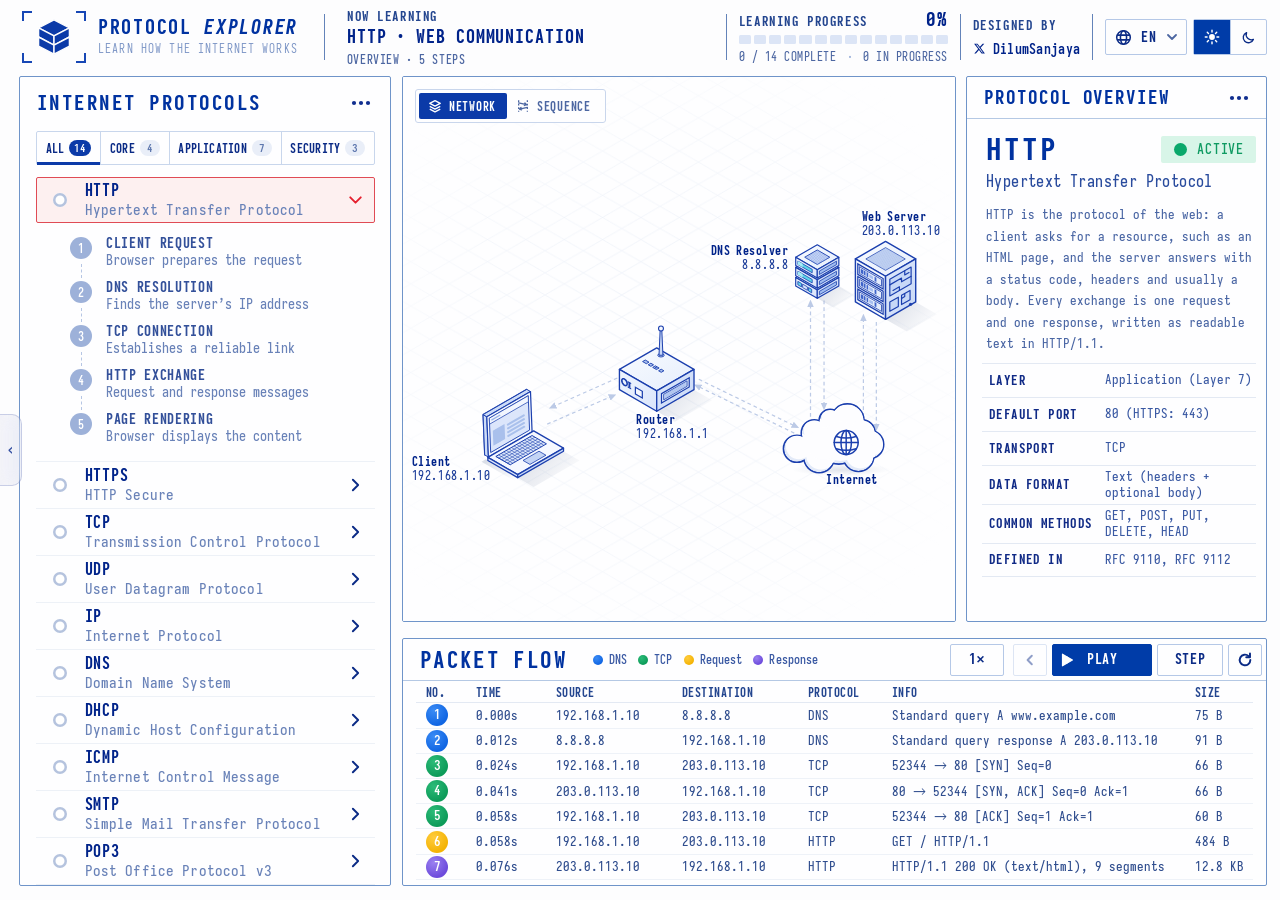
==== apps/protocol-explorer/index.html @ 914f838f "更新笔记：16 篇 · 71 个文件 · 2026-11-04 13:58" ====
<!doctype html>
<html lang="en">
  <head>
    <meta charset="UTF-8" />
    <meta http-equiv="Content-Security-Policy" content="default-src 'self'; script-src 'self' 'sha256-4J6qRxUH3EE6EttPQcVNF3iYSz+NRqcAwKdQbCjQK5w='; style-src 'self' 'unsafe-inline'; img-src 'self' data:; font-src 'self'; connect-src 'self'; manifest-src 'self'; object-src 'none'; base-uri 'self'; form-action 'none'" />
    <meta name="viewport" content="width=device-width, initial-scale=1.0, viewport-fit=cover" />
    <title>Protocol Explorer · Learn how the internet works</title>
    <meta
      name="description"
      content="Watch the internet work, packet by packet. Interactive lessons on HTTP, HTTPS, TCP, UDP, IP, DNS, DHCP, ICMP, SMTP, POP3, IMAP, FTP, SSH and TLS, with every packet decoded byte by byte. In English, Spanish, Portuguese, French, German, Turkish, Indonesian, Japanese, Chinese (Simplified and Traditional), Korean, Hindi, Arabic and Hebrew."
    />
    <meta name="author" content="Dilum Sanjaya" />
    <meta name="color-scheme" content="light dark" />
    <meta name="theme-color" content="#fdfdfe" media="(prefers-color-scheme: light)" />
    <meta name="theme-color" content="#0b1020" media="(prefers-color-scheme: dark)" />
    <link rel="canonical" href="https://protocol-explorer-alpha.vercel.app/" />
    <link rel="icon" href="./favicon.ico" sizes="16x16 32x32 48x48" />
    <link rel="icon" href="./favicon.svg" type="image/svg+xml" />
    <link rel="apple-touch-icon" href="./apple-touch-icon.png" />
    <link rel="manifest" href="./site.webmanifest" />

    <!-- sharing: the card is public/og.png (drawn by scripts/brand-assets.mjs) -->
    <meta property="og:type" content="website" />
    <meta property="og:site_name" content="Protocol Explorer" />
    <meta property="og:title" content="Protocol Explorer · Learn how the internet works" />
    <meta property="og:description" content="Watch the internet work, packet by packet: interactive lessons from DNS and TCP to TLS, with every packet decoded byte by byte." />
    <meta property="og:url" content="https://protocol-explorer-alpha.vercel.app/" />
    <meta property="og:image" content="https://protocol-explorer-alpha.vercel.app/og.png" />
    <meta property="og:image:type" content="image/png" />
    <meta property="og:image:width" content="1200" />
    <meta property="og:image:height" content="630" />
    <meta property="og:image:alt" content="Protocol Explorer: a network diagram with a TLS Server Hello packet travelling from the internet to a laptop's router." />
    <meta property="og:locale" content="en_US" />
    <meta property="og:locale:alternate" content="es_ES" />
    <meta property="og:locale:alternate" content="pt_BR" />
    <meta property="og:locale:alternate" content="fr_FR" />
    <meta property="og:locale:alternate" content="de_DE" />
    <meta property="og:locale:alternate" content="tr_TR" />
    <meta property="og:locale:alternate" content="id_ID" />
    <meta property="og:locale:alternate" content="ja_JP" />
    <meta property="og:locale:alternate" content="zh_CN" />
    <meta property="og:locale:alternate" content="zh_TW" />
    <meta property="og:locale:alternate" content="ko_KR" />
    <meta property="og:locale:alternate" content="hi_IN" />
    <meta property="og:locale:alternate" content="ar_AR" />
    <meta property="og:locale:alternate" content="he_IL" />
    <meta name="twitter:card" content="summary_large_image" />
    <meta name="twitter:creator" content="@DilumSanjaya" />
    <meta name="twitter:title" content="Protocol Explorer · Learn how the internet works" />
    <meta name="twitter:description" content="Watch the internet work, packet by packet: interactive lessons from DNS and TCP to TLS, with every packet decoded byte by byte." />
    <meta name="twitter:image" content="https://protocol-explorer-alpha.vercel.app/og.png" />
    <meta name="twitter:image:alt" content="Protocol Explorer: a network diagram with a TLS Server Hello packet travelling from the internet to a laptop's router." />
    <script type="application/ld+json">
      {
        "@context": "https://schema.org",
        "@type": "WebApplication",
        "name": "Protocol Explorer",
        "url": "https://protocol-explorer-alpha.vercel.app/",
        "description": "Interactive lessons on how internet protocols work, with every packet decoded byte by byte.",
        "applicationCategory": "EducationalApplication",
        "operatingSystem": "Any",
        "inLanguage": ["en", "es", "pt-BR", "fr", "de", "tr", "id", "ja", "zh-CN", "zh-TW", "ko", "hi", "ar", "he"],
        "isAccessibleForFree": true,
        "offers": { "@type": "Offer", "price": "0", "priceCurrency": "USD" },
        "author": { "@type": "Person", "name": "Dilum Sanjaya", "url": "https://x.com/DilumSanjaya" }
      }
    </script>

    <script>
      // the theme, before anything is drawn: the one chosen last time, or the system's
      try {
        const saved = localStorage.getItem('protocol-explorer:theme')
        const dark = saved ? saved === 'dark' : matchMedia('(prefers-color-scheme: dark)').matches
        document.documentElement.dataset.theme = dark ? 'dark' : 'light'
        if (saved) for (const meta of document.querySelectorAll('meta[name="theme-color"]')) meta.content = dark ? '#0b1020' : '#fdfdfe'
      } catch {
        document.documentElement.dataset.theme = 'light'
      }
    </script>
    <script type="module" crossorigin src="./assets/index-4NePqLyW.js"></script>
    <link rel="stylesheet" crossorigin href="./assets/index-D7FMEo1m.css">
  </head>
  <body>
    <div id="app"></div>
    <noscript>
      <p style="margin: 40px; font: 16px/1.5 ui-monospace, monospace; color: #00238a">
        Protocol Explorer animates packets as they travel the network, so it needs JavaScript. Please turn it on to start the lessons.
      </p>
    </noscript>

    <!-- 博客整合：返回入口。原站 CSP 为 script-src 'self' + 单一 hash，
         引外部脚本会被拦，所以这里只用内联样式 + 普通链接。
         位置贴着屏幕左边缘（实测侧栏列表从 x=31 起），固定在页面任意角落都会压住
         协议列表项或包表数据，只有这条 22px 的边缘带是真正空白。 -->
    <a class="pe-back" href="../../index.html" aria-label="返回博客首页" title="返回博客">&lsaquo;</a>
    <style>
      .pe-back {
        position: fixed; left: 0; top: 50%; transform: translateY(-50%);
        z-index: 9999;
        display: flex; align-items: center; justify-content: center;
        width: 22px; height: 72px;
        border-radius: 0 10px 10px 0;
        font: 700 15px/1 ui-monospace, SFMono-Regular, Menlo, Consolas, monospace;
        text-decoration: none;
        color: #00238a; background: rgba(0, 35, 138, .05);
        border: 1px solid rgba(0, 35, 138, .22); border-left: 0;
        -webkit-backdrop-filter: blur(8px); backdrop-filter: blur(8px);
        opacity: .8; transition: opacity .18s, width .18s;
      }
      .pe-back:hover, .pe-back:focus-visible {
        opacity: 1; width: 32px;
        background: rgba(0, 35, 138, .12);
      }
      html[data-theme="dark"] .pe-back {
        color: #cfe0ff; background: rgba(232, 238, 255, .09);
        border-color: rgba(232, 238, 255, .26);
      }
      html[data-theme="dark"] .pe-back:hover,
      html[data-theme="dark"] .pe-back:focus-visible { background: rgba(232, 238, 255, .2); }
      @media (max-width: 700px) {
        .pe-back { width: 18px; height: 56px; font-size: 13px; }
        .pe-back:hover, .pe-back:focus-visible { width: 26px; }
      }
      @media (prefers-reduced-motion: reduce) { .pe-back { transition: none; } }

      /* file:// 直接双击本文件时：浏览器会以 CORS 为由拦掉 ES module，#app 永远是空的。
         用 :empty 兜底一句人话（挂载成功后有子节点，这段自动消失）。
         延迟 1.6s 才淡入，正常加载时不会闪。 */
      #app:empty::after {
        content: "Protocol Explorer 需要 HTTP 环境\A\A 浏览器不允许 file:// 页面加载 ES module。\A 请在博客根目录执行：python -m http.server 8080\A 然后访问 http://127.0.0.1:8080/apps/protocol-explorer/";
        position: fixed; inset: 0;
        display: flex; align-items: center; justify-content: center;
        padding: 40px; box-sizing: border-box;
        text-align: center; white-space: pre-line;
        font: 400 14px/2 ui-monospace, SFMono-Regular, Menlo, Consolas, monospace;
        color: #00238a; background: #fdfdfe;
        opacity: 0; animation: pe-fallback 0.3s ease 1.6s forwards;
      }
      html[data-theme="dark"] #app:empty::after { color: #9db0d8; background: #0b1020; }
      @keyframes pe-fallback { to { opacity: 1; } }
      @media (prefers-reduced-motion: reduce) {
        #app:empty::after { animation: none; opacity: 1; }
      }
    </style>
  </body>
</html>
---- apps/protocol-explorer/assets/index-D7FMEo1m.css ----
@font-face{font-family:Iosevka;font-style:normal;font-display:swap;font-weight:400;src:url(./iosevka-400-DnzhOSIo.woff2) format("woff2")}@font-face{font-family:Iosevka;font-style:normal;font-display:swap;font-weight:500;src:url(./iosevka-500-C4FA_zML.woff2) format("woff2")}@font-face{font-family:Iosevka;font-style:normal;font-display:swap;font-weight:600;src:url(./iosevka-600-Dj5n5yBL.woff2) format("woff2")}@font-face{font-family:Iosevka;font-style:normal;font-display:swap;font-weight:700;src:url(./iosevka-700-BxdwZZnN.woff2) format("woff2")}@font-face{font-family:Iosevka;font-style:normal;font-display:swap;font-weight:800;src:url(./iosevka-800-Ctjohn3a.woff2) format("woff2")}@font-face{font-family:Iosevka;font-style:italic;font-display:swap;font-weight:800;src:url(./iosevka-800-italic-D0Mo0HIB.woff2) format("woff2")}:root{--k-on-amber: #0b2b86;--k-accent-00a86b: #00a86b;--k-accent-0a78f5: #0a78f5;--k-accent-0a7c88: #0a7c88;--k-accent-0b3aa8: #0b3aa8;--k-accent-0c8a58: #0c8a58;--k-accent-0e95a3: #0e95a3;--k-accent-12a56b: #12a56b;--k-accent-1f5fe0: #1f5fe0;--k-accent-1f6fe8: #1f6fe8;--k-accent-5d6f95: #5d6f95;--k-accent-7656e0: #7656e0;--k-accent-8495b2: #8495b2;--k-accent-a26f00: #a26f00;--k-accent-a7b3cb: #a7b3cb;--k-accent-e19b00: #e19b00;--k-accent-f2ac0a: #f2ac0a;--k-accent-f8b900: #f8b900;--k-fill-003ca8: #003ca8;--k-fill-06a86c: #06a86c;--k-fill-0aa86b: #0aa86b;--k-fill-0b3aa8: #0b3aa8;--k-fill-0b8b98: #0b8b98;--k-fill-0d9b59: #0d9b59;--k-fill-0e95a3: #0e95a3;--k-fill-1166e3: #1166e3;--k-fill-12a56b: #12a56b;--k-fill-24479f: #24479f;--k-fill-2bbb78: #2bbb78;--k-fill-2f55c2: #2f55c2;--k-fill-3a8bf5: #3a8bf5;--k-fill-3cc3cf: #3cc3cf;--k-fill-3d63c9: #3d63c9;--k-fill-3f74d6: #3f74d6;--k-fill-546588: #546588;--k-fill-5ed6ea: #5ed6ea;--k-fill-6383b9: #6383b9;--k-fill-6d4bdc: #6d4bdc;--k-fill-8797b8: #8797b8;--k-fill-9a80f0: #9a80f0;--k-fill-9db1d9: #9db1d9;--k-fill-9fbcf0: #9fbcf0;--k-fill-a6eef6: #a6eef6;--k-fill-a7bff0: #a7bff0;--k-fill-a9c0ec: #a9c0ec;--k-fill-a9c0ee: #a9c0ee;--k-fill-a9c4fa: #a9c4fa;--k-fill-c3d4f5: #c3d4f5;--k-fill-c4d5f6: #c4d5f6;--k-fill-c7d7f6: #c7d7f6;--k-fill-c7d8f7: #c7d8f7;--k-fill-c9d8f4: #c9d8f4;--k-fill-c9d8f6: #c9d8f6;--k-fill-cddcf8: #cddcf8;--k-fill-d0def8: #d0def8;--k-fill-d7e3fa: #d7e3fa;--k-fill-d8f5e8: #d8f5e8;--k-fill-dae5fb: #dae5fb;--k-fill-dce5f6: #dce5f6;--k-fill-dce6fb: #dce6fb;--k-fill-dce7fb: #dce7fb;--k-fill-dfe8fb: #dfe8fb;--k-fill-dfe8fc: #dfe8fc;--k-fill-e0eafc: #e0eafc;--k-fill-e2ebfc: #e2ebfc;--k-fill-e3eaf8: #e3eaf8;--k-fill-e3ebfc: #e3ebfc;--k-fill-e5edfc: #e5edfc;--k-fill-e6eefc: #e6eefc;--k-fill-e8eefc: #e8eefc;--k-fill-e8effd: #e8effd;--k-fill-e9eef8: #e9eef8;--k-fill-eef3fc: #eef3fc;--k-fill-eef3fe: #eef3fe;--k-fill-eff5ff: #eff5ff;--k-fill-effafa: #effafa;--k-fill-f1f5fd: #f1f5fd;--k-fill-f2ac0a: #f2ac0a;--k-fill-f2f6fe: #f2f6fe;--k-fill-f3f6fd: #f3f6fd;--k-fill-f4b305: #f4b305;--k-fill-f4f7fd: #f4f7fd;--k-fill-f4f7fe: #f4f7fe;--k-fill-f4f8ff: #f4f8ff;--k-fill-f5f8fe: #f5f8fe;--k-fill-f5f8ff: #f5f8ff;--k-fill-f8b905: #f8b905;--k-fill-f8faff: #f8faff;--k-fill-f8fbff: #f8fbff;--k-fill-fbfcff: #fbfcff;--k-fill-fdf0f0: #fdf0f0;--k-fill-fdf4dc: #fdf4dc;--k-fill-fdfdfe: #fdfdfe;--k-fill-fdfdff: #fdfdff;--k-fill-fefeff: #fefeff;--k-fill-fefeff-a92: rgba(254, 254, 255, .92);--k-fill-ffcc3d: #ffcc3d;--k-fill-ffffff: #ffffff;--k-line-003ca8: #003ca8;--k-line-0a9a62: #0a9a62;--k-line-0aa86b: #0aa86b;--k-line-0b2b86: #0b2b86;--k-line-0b3aa8: #0b3aa8;--k-line-0b3aa8-a12: rgba(11, 58, 168, .12);--k-line-0e95a3: #0e95a3;--k-line-12a56b: #12a56b;--k-line-1747b5: #1747b5;--k-line-1b3fae: #1b3fae;--k-line-1f5fe0-a12: rgba(31, 95, 224, .12);--k-line-1f5fe0-a35: rgba(31, 95, 224, .35);--k-line-5d6f95: #5d6f95;--k-line-6f94c9: #6f94c9;--k-line-7d9be0: #7d9be0;--k-line-8ea9e2: #8ea9e2;--k-line-9db5e6: #9db5e6;--k-line-9db5e8: #9db5e8;--k-line-9fb3db: #9fb3db;--k-line-a9c0ec: #a9c0ec;--k-line-b4c8e4: #b4c8e4;--k-line-b5c3de: #b5c3de;--k-line-b5c8e7: #b5c8e7;--k-line-b6c6e4: #b6c6e4;--k-line-bccae6: #bccae6;--k-line-c3d2ec: #c3d2ec;--k-line-c4d1ea: #c4d1ea;--k-line-c8d6ec: #c8d6ec;--k-line-c9d4ea: #c9d4ea;--k-line-c9d6ec: #c9d6ec;--k-line-c9d8f6: #c9d8f6;--k-line-d6404c: #d6404c;--k-line-dbe4f5: #dbe4f5;--k-line-dfe7f4: #dfe7f4;--k-line-e04b55: #e04b55;--k-line-e09a00: #e09a00;--k-line-e2e9f5: #e2e9f5;--k-line-e3e9f3: #e3e9f3;--k-line-e4eaf5: #e4eaf5;--k-line-edf1f7: #edf1f7;--k-line-eef2f8: #eef2f8;--k-line-ffffff: #ffffff;--k-shadow-8d9ab3: #8d9ab3;--k-text-00238a: #00238a;--k-text-0032a0: #0032a0;--k-text-0a6f7a: #0a6f7a;--k-text-0a7c88: #0a7c88;--k-text-0a9a62: #0a9a62;--k-text-0b2b86: #0b2b86;--k-text-0b3aa8: #0b3aa8;--k-text-0c8a58: #0c8a58;--k-text-0f9a62: #0f9a62;--k-text-102a86: #102a86;--k-text-102e8f: #102e8f;--k-text-1d3e9a: #1d3e9a;--k-text-23458f: #23458f;--k-text-2a4c9e: #2a4c9e;--k-text-2f4d8e: #2f4d8e;--k-text-33509a: #33509a;--k-text-3a59a3: #3a59a3;--k-text-4a66a4: #4a66a4;--k-text-4d67a2: #4d67a2;--k-text-5a73a8: #5a73a8;--k-text-5d77ae: #5d77ae;--k-text-6982b8: #6982b8;--k-text-6d80a8: #6d80a8;--k-text-7c90bb: #7c90bb;--k-text-7d96c6: #7d96c6;--k-text-8a9cc4: #8a9cc4;--k-text-8aa0cc: #8aa0cc;--k-text-8fa2c9: #8fa2c9;--k-text-95a6c9: #95a6c9;--k-text-9aabcf: #9aabcf;--k-text-9fb3db: #9fb3db;--k-text-a07a12: #a07a12;--k-text-a26f00: #a26f00;--k-text-a7b3cb: #a7b3cb;--k-text-b9c6e1: #b9c6e1;--k-text-c3cde3: #c3cde3;--k-text-e5202f: #e5202f;--k-text-ffffff: #ffffff}:root[data-theme=dark]{color-scheme:dark;--k-accent-00a86b: #00ef98;--k-accent-0a78f5: #0a78f5;--k-accent-0a7c88: #0fb9cb;--k-accent-0b3aa8: #6f97f5;--k-accent-0c8a58: #12cc82;--k-accent-0e95a3: #14d1e5;--k-accent-12a56b: #19e595;--k-accent-1f5fe0: #1f5fe0;--k-accent-1f6fe8: #1f6fe8;--k-accent-5d6f95: #5d6f95;--k-accent-7656e0: #7656e0;--k-accent-8495b2: #8495b2;--k-accent-a26f00: #e9a000;--k-accent-a7b3cb: #a7b3cb;--k-accent-e19b00: #e19b00;--k-accent-f2ac0a: #f2ac0a;--k-accent-f8b900: #f8b900;--k-fill-003ca8: #0041b7;--k-fill-06a86c: #07b775;--k-fill-0aa86b: #0bb674;--k-fill-0b3aa8: #0c3fb6;--k-fill-0b8b98: #0c98a6;--k-fill-0d9b59: #0ea961;--k-fill-0e95a3: #0fa2b1;--k-fill-1166e3: #166dee;--k-fill-12a56b: #14b374;--k-fill-24479f: #274dab;--k-fill-2bbb78: #2ec780;--k-fill-2f55c2: #335bce;--k-fill-3a8bf5: #4994f6;--k-fill-3cc3cf: #48c7d2;--k-fill-3d63c9: #496dcc;--k-fill-3f74d6: #4c7dd9;--k-fill-546588: #818ca1;--k-fill-5ed6ea: #6cd9ec;--k-fill-6383b9: #576a8b;--k-fill-6d4bdc: #7758de;--k-fill-8797b8: #515a6e;--k-fill-9a80f0: #a58ef2;--k-fill-9db1d9: #323e56;--k-fill-9fbcf0: #acc5f2;--k-fill-a6eef6: #b5f3f9;--k-fill-a7bff0: #b4c9f2;--k-fill-a9c0ec: #2c4473;--k-fill-a9c0ee: #b6c9f1;--k-fill-a9c4fa: #9bb8f6;--k-fill-c3d4f5: #1d2f51;--k-fill-c4d5f6: #1d2e4f;--k-fill-c7d7f6: #1c2d4d;--k-fill-c7d8f7: #1c2d4c;--k-fill-c9d8f4: #1c2d4d;--k-fill-c9d8f6: #1b2c4c;--k-fill-cddcf8: #1a2a48;--k-fill-d0def8: #192945;--k-fill-d7e3fa: #17253f;--k-fill-d8f5e8: #18422f;--k-fill-dae5fb: #16233c;--k-fill-dce5f6: #17243e;--k-fill-dce6fb: #15223b;--k-fill-dce7fb: #15233b;--k-fill-dfe8fb: #152039;--k-fill-dfe8fc: #142038;--k-fill-e0eafc: #142138;--k-fill-e2ebfc: #142036;--k-fill-e3eaf8: #142038;--k-fill-e3ebfc: #131e35;--k-fill-e5edfc: #131e34;--k-fill-e6eefc: #131f33;--k-fill-e8eefc: #121c32;--k-fill-e8effd: #121c31;--k-fill-e9eef8: #141e33;--k-fill-eef3fc: #111b2e;--k-fill-eef3fe: #10192c;--k-fill-eff5ff: #101a2b;--k-fill-effafa: #122e2e;--k-fill-f1f5fd: #10192b;--k-fill-f2ac0a: #f5b216;--k-fill-f2f6fe: #0f182a;--k-fill-f3f6fd: #0f172a;--k-fill-f4b305: #faba0e;--k-fill-f4f7fd: #0f1829;--k-fill-f4f7fe: #0f1628;--k-fill-f4f8ff: #0e1727;--k-fill-f5f8fe: #0e1727;--k-fill-f5f8ff: #0e1527;--k-fill-f8b905: #fabe12;--k-fill-f8faff: #0d1425;--k-fill-f8fbff: #0d1725;--k-fill-fbfcff: #0e1422;--k-fill-fdf0f0: #251620;--k-fill-fdf4dc: #3a3015;--k-fill-fdfdfe: #0b1020;--k-fill-fdfdff: #0d1320;--k-fill-fefeff: #0f1628;--k-fill-fefeff-a92: rgba(13, 18, 32, .92);--k-fill-ffcc3d: #ffd04c;--k-fill-ffffff: #131c33;--k-line-003ca8: #6c99ea;--k-line-0a9a62: #6deaba;--k-line-0aa86b: #6aeab8;--k-line-0b2b86: #7292eb;--k-line-0b3aa8: #6990ea;--k-line-0b3aa8-a12: rgba(105, 144, 234, .12);--k-line-0e95a3: #6adeea;--k-line-12a56b: #68e9b7;--k-line-1747b5: #638be9;--k-line-1b3fae: #6585e7;--k-line-1f5fe0-a12: rgba(45, 74, 134, .12);--k-line-1f5fe0-a35: rgba(45, 74, 134, .35);--k-line-5d6f95: #8a98b6;--k-line-6f94c9: #3c649f;--k-line-7d9be0: #3d62b7;--k-line-8ea9e2: #283d69;--k-line-9db5e6: #253961;--k-line-9db5e8: #253860;--k-line-9fb3db: #263b65;--k-line-a9c0ec: #2c4473;--k-line-b4c8e4: #223959;--k-line-b5c3de: #273757;--k-line-b5c8e7: #213657;--k-line-b6c6e4: #213458;--k-line-bccae6: #203255;--k-line-c3d2ec: #1e3050;--k-line-c4d1ea: #1e2f50;--k-line-c8d6ec: #1d304e;--k-line-c9d4ea: #1e2e4d;--k-line-c9d6ec: #1d2f4d;--k-line-c9d8f6: #1c2b49;--k-line-d6404c: #923138;--k-line-dbe4f5: #192742;--k-line-dfe7f4: #192841;--k-line-e04b55: #e2626b;--k-line-e09a00: #e8bd5e;--k-line-e2e9f5: #182740;--k-line-e3e9f3: #1a283e;--k-line-e4eaf5: #18263f;--k-line-edf1f7: #192538;--k-line-eef2f8: #172438;--k-line-ffffff: #212121;--k-shadow-8d9ab3: #000000;--k-text-00238a: #b7c6f3;--k-text-0032a0: #afc4f2;--k-text-0a6f7a: #b9eef4;--k-text-0a7c88: #b4edf3;--k-text-0a9a62: #aef2d7;--k-text-0b2b86: #b5c5f3;--k-text-0b3aa8: #a8bef1;--k-text-0c8a58: #b3f3d9;--k-text-0f9a62: #acf1d6;--k-text-102a86: #b3c1f3;--k-text-102e8f: #b0bff2;--k-text-1d3e9a: #a9bbef;--k-text-23458f: #aec2eb;--k-text-2a4c9e: #a8bbe8;--k-text-2f4d8e: #b0c1e5;--k-text-33509a: #abbbe3;--k-text-3a59a3: #a8b8e0;--k-text-4a66a4: #a9b7d8;--k-text-4d67a2: #aab7d6;--k-text-5a73a8: #acb8d3;--k-text-5d77ae: #a6b4d2;--k-text-6982b8: #99aacf;--k-text-6d80a8: #a6b2ca;--k-text-7c90bb: #91a2c6;--k-text-7d96c6: #859cc9;--k-text-8a9cc4: #8597c1;--k-text-8aa0cc: #7b93c5;--k-text-8fa2c9: #7e94c1;--k-text-95a6c9: #7d92bd;--k-text-9aabcf: #748cbd;--k-text-9fb3db: #6182c4;--k-text-a07a12: #f1dea9;--k-text-a26f00: #f2ddaf;--k-text-a7b3cb: #7a8cb1;--k-text-b9c6e1: #b9c6e1;--k-text-c3cde3: #c3cde3;--k-text-e5202f: #df9ea3;--k-text-ffffff: #ffffff}:root{--ink: var(--k-text-0032a0);--ink-strong: var(--k-text-00238a);--ink-soft: var(--k-text-5a73a8);--ink-muted: var(--k-text-7d96c6);--line: var(--k-line-6f94c9);--line-soft: var(--k-line-e3e9f3);--line-mid: var(--k-line-c8d6ec);--bg: var(--k-fill-fdfdfe);--panel: var(--k-fill-fefeff);--green: var(--k-accent-00a86b);--amber: var(--k-accent-f8b900);--blue: var(--k-accent-0a78f5);--grey: var(--k-accent-8495b2);--active: var(--k-accent-1f5fe0);--ease-out: cubic-bezier(.16, 1, .3, 1);--ease-in: cubic-bezier(.5, 0, .75, 0);font-family:Iosevka,ui-monospace,monospace;color:var(--ink);background:var(--bg);-webkit-font-smoothing:antialiased;font-synthesis:none}[lang|=ja]{font-family:Iosevka,Hiragino Sans,Hiragino Kaku Gothic ProN,Yu Gothic UI,Yu Gothic,Meiryo,Noto Sans JP,Noto Sans CJK JP,IPAGothic,sans-serif;font-synthesis:weight}[lang|=zh]{font-family:Iosevka,PingFang SC,Hiragino Sans GB,Microsoft YaHei UI,Microsoft YaHei,Noto Sans SC,Noto Sans CJK SC,Source Han Sans SC,WenQuanYi Zen Hei,sans-serif;font-synthesis:weight}[lang=zh-TW],[lang|=zh-Hant]{font-family:Iosevka,PingFang TC,Microsoft JhengHei UI,Microsoft JhengHei,Noto Sans TC,Noto Sans CJK TC,Source Han Sans TC,WenQuanYi Zen Hei,sans-serif}[lang|=ko]{font-family:Iosevka,Apple SD Gothic Neo,Malgun Gothic,Noto Sans KR,Noto Sans CJK KR,Nanum Gothic,WenQuanYi Zen Hei,sans-serif;font-synthesis:weight;word-break:keep-all;overflow-wrap:break-word}[lang|=hi]{font-family:Iosevka,Kohinoor Devanagari,Nirmala UI,Mangal,Noto Sans Devanagari,FreeSans,sans-serif;font-synthesis:weight}[lang|=ar]{font-family:Iosevka,Geeza Pro,Segoe UI,Noto Sans Arabic,Tahoma,DejaVu Sans,sans-serif;font-synthesis:weight}[lang|=he]{font-family:Iosevka,Arial Hebrew,Segoe UI,Noto Sans Hebrew,Arial,DejaVu Sans,sans-serif;font-synthesis:weight}[lang|=ar],[lang|=ar] *,[lang|=hi],[lang|=hi] *{letter-spacing:0!important}.network,.sequence,.ins-bar,.hx-row,.brand-text h1{direction:ltr}[dir=rtl] .now-dots i:after,[dir=rtl] .learning-seg i{transform-origin:right}[dir=rtl] .lang-menu{transform-origin:top left}[dir=rtl] .ins-layer h4{background:linear-gradient(270deg,color-mix(in srgb,var(--c) 9%,transparent),transparent 80%)}[dir=rtl] .proto-chev svg,[dir=rtl] .back-btn svg,[dir=rtl] [data-action=prev] svg{transform:scaleX(-1)}[dir=rtl] .proto.is-open .proto-chev{transform:rotate(-90deg)}*{box-sizing:border-box}html,body{margin:0;height:100%}body{background:var(--bg);overflow:hidden}button,input{font:inherit;color:inherit}button{background:none;border:0;padding:0;cursor:pointer}h1,h2,h3,p,ul,ol,dl,dd{margin:0;padding:0}ul,ol{list-style:none}[hidden]{display:none!important}.shell{width:100%;height:100vh;display:grid;grid-template-rows:76px minmax(0,1fr);grid-template-columns:minmax(0,1fr);padding-block:0 14px;padding-inline:19px 13px}.topbar{display:flex;align-items:center;padding-bottom:2px}.brand{display:flex;align-items:center;flex:none}.logo-frame{position:relative;width:64px;height:52px;margin-inline-start:3px;display:grid;place-items:center;color:var(--k-text-0b3aa8)}.logo-frame .corner{position:absolute;width:10px;height:10px;border:0 solid var(--k-line-1747b5)}.corner.tl{left:0;top:0;border-width:2px 0 0 2px}.corner.tr{right:0;top:0;border-width:2px 2px 0 0}.corner.bl{left:0;bottom:0;border-width:0 0 2px 2px}.corner.br{right:0;bottom:0;border-width:0 2px 2px 0}.logo-cube{width:38px;height:38px}.brand-text{margin-inline-start:16px}.brand-text h1{font-size:27px;line-height:30px;font-weight:800;letter-spacing:.085em;color:var(--ink);white-space:nowrap}.brand-text h1 em{font-style:italic;margin-inline-start:.05em}.brand-text p{font-size:14px;line-height:18px;font-weight:400;letter-spacing:.13em;color:var(--ink-muted);white-space:nowrap}.topbar-tools{display:flex;align-items:center;margin-inline-start:auto}.now-label,.osi-label,.learning-label{font-size:13px;font-weight:800;letter-spacing:.045em;color:var(--k-text-23458f)}.now{width:300px}:root[data-layout=wide] .now{width:auto;min-width:300px;max-width:400px;flex-shrink:0}:root[data-layout=wide] .learning{min-width:0}.now-title{margin-top:2px;font-size:18px;line-height:21px;font-weight:800;letter-spacing:.05em;color:var(--ink-strong);white-space:nowrap}.now-name{display:inline-block}.now-title{overflow:hidden;text-overflow:ellipsis}.now-progress{display:flex;align-items:center;gap:10px;min-width:0;margin-top:5px}.now-dots{display:flex;flex:0 100 auto;gap:4px;min-width:calc(var(--dots, 6) * 10px - 4px)}.now-dots i{position:relative;flex:0 1 auto;width:18px;min-width:6px;height:5px;border-radius:3px;background:var(--k-fill-dce5f6);overflow:hidden}.now-dots i:after{content:"";position:absolute;inset:0;background:var(--k-fill-0aa86b);transform:scaleX(0);transform-origin:left;transition:transform .5s var(--ease-out),background-color .3s}.now-dots i.is-done:after{transform:none}.now-dots i.is-active:after{transform:none;background:linear-gradient(90deg,var(--active) 0 35%,var(--k-fill-a9c4fa) 50%,var(--active) 65%) 0 0 / 300% 100%;animation:pending-sheen 1.6s linear infinite}@keyframes pending-sheen{0%{background-position:100% 0}to{background-position:0 0}}.now-step{flex:0 1 auto;min-width:0;overflow:hidden;text-overflow:ellipsis;font-size:12px;line-height:14px;font-weight:600;letter-spacing:.05em;color:var(--k-text-4d67a2);white-space:nowrap}.osi{width:212px}.osi-head{display:flex;justify-content:space-between;align-items:baseline}.osi-name{font-size:12px;font-weight:800;letter-spacing:.06em;color:var(--k-text-0b3aa8)}.osi-chips{position:relative;display:flex;gap:4px;margin-top:7px}.osi-marker{position:absolute;top:0;left:0;width:0;height:22px;border-radius:2px;background:var(--k-fill-003ca8)}.osi-marker.is-ready{transition:left .55s var(--ease-out),width .55s var(--ease-out)}.osi-chips span{position:relative;transition:color .3s,border-color .3s;flex:1;height:22px;display:grid;place-items:center;border:1px solid var(--k-line-c8d6ec);border-radius:2px;font-size:12px;font-weight:700;color:var(--k-text-7d96c6)}.osi-chips .is-active{border-color:transparent;color:var(--k-text-ffffff)}.learning{width:296px}.learning-head{display:flex;justify-content:space-between;align-items:baseline}.learning-value{font-size:19px;line-height:20px;font-weight:800;letter-spacing:.04em;color:var(--ink-strong)}.learning-bars{display:flex;gap:3px;height:9px;margin-top:5px}.learning-seg{flex:1;border-radius:1.5px;background:var(--k-fill-dce5f6);overflow:hidden}.learning-seg i{display:block;width:0;height:100%;background:var(--k-fill-0b3aa8);transform-origin:left;animation:seg-fill .7s var(--ease-out) both;animation-delay:calc(var(--i) * 45ms + .25s);transition:width .6s var(--ease-out),background-color .3s}@keyframes seg-fill{0%{transform:scaleX(0)}}.learning-seg.partial i{background:var(--k-fill-3f74d6)}.learning-sub{margin-top:6px;font-size:12px;line-height:14px;font-weight:500;letter-spacing:.04em;color:var(--k-text-4d67a2);white-space:nowrap}.learning-sub .dot{margin:0 4px;color:var(--k-text-9fb3db)}.learning-value,.learning-done,.learning-active{display:inline-block}.topbar-sep{width:1px;height:46px;margin-block:0;margin-inline:26px 22px;background:var(--k-fill-6383b9)}.topbar-tools .topbar-sep{margin:0 17px}.credit{display:flex;flex-direction:column;gap:6px;text-decoration:none}.credit-label{font-size:13px;font-weight:800;letter-spacing:.045em;color:var(--k-text-23458f)}.credit-name{display:inline-flex;align-items:center;gap:7px;font-size:14px;line-height:18px;font-weight:700;letter-spacing:.02em;color:var(--ink-strong);transition:color .2s}.credit-x{flex:none;color:var(--ink-strong);transition:transform .25s var(--ease-out)}.credit:hover .credit-name{color:var(--active);text-decoration:underline;text-underline-offset:3px}.credit:hover .credit-x{transform:rotate(-8deg) scale(1.1)}.menu-btn{display:inline-flex;align-items:center;gap:7px;height:36px;padding:0 9px;border:1px solid var(--k-line-b5c8e7);border-radius:2px;font-size:13.5px;font-weight:800;letter-spacing:.06em;color:var(--k-text-0b2b86)}.menu-btn svg:last-child{margin-inline-start:2px;color:var(--k-text-4d67a2);transition:transform .25s var(--ease-out)}.menu-btn:hover{background:var(--k-fill-f3f6fd)}.menu-btn[aria-expanded=true] svg:last-child{transform:rotate(180deg)}.lang-code{display:inline-block;min-width:1.4em}.lang{position:relative}.lang.is-loading .menu-btn{cursor:progress;opacity:.6}.lang-menu{position:absolute;top:calc(100% + 6px);inset-inline-end:0;z-index:70;display:flex;flex-direction:column;min-width:176px;padding:4px;border:1px solid var(--k-line-b5c8e7);border-radius:3px;background:var(--panel);box-shadow:0 12px 32px color-mix(in srgb,var(--k-shadow-8d9ab3) 28%,transparent);transform-origin:top right;animation:menu-in .2s var(--ease-out)}@keyframes menu-in{0%{opacity:0;transform:translateY(-4px) scale(.97)}}.lang-menu button{display:flex;align-items:center;justify-content:space-between;gap:18px;height:36px;padding-block:0;padding-inline:12px 10px;border-radius:2px;font-size:14px;font-weight:700;letter-spacing:.02em;color:var(--k-text-0b2b86);text-align:start;white-space:nowrap}.lang-menu button b{font-size:11.5px;font-weight:800;letter-spacing:.06em;color:var(--k-text-7d96c6)}.lang-menu button:hover,.lang-menu button:focus-visible{background:var(--k-fill-f3f6fd);outline:none}.lang-menu button[aria-checked=true],.lang-menu button[aria-checked=true] b{color:var(--active)}.lang-menu button[aria-checked=true] span:before{content:"✓ "}.theme-toggle{display:flex;height:36px;margin-inline-start:10px;border:1px solid var(--k-line-b5c8e7);border-radius:2px}.theme-toggle button{display:grid;place-items:center;width:36px;color:var(--k-text-0b2b86)}.theme-toggle button+button{border-inline-start:1px solid var(--k-line-b5c8e7)}.theme-toggle .is-active{background:var(--k-fill-003ca8);color:var(--k-text-ffffff)}.workspace{display:grid;grid-template-columns:455px minmax(0,1fr) 332px;grid-template-rows:minmax(0,1fr) 248px;column-gap:11px;row-gap:16px;min-height:0}.workspace>.sidebar{grid-row:1 / 3;column-gap:0}.workspace>.packets{grid-column:2 / 4}.workspace>.overview{margin-inline-start:-1px}.panel{position:relative;background:var(--panel);border:1px solid var(--line);border-radius:2px;min-height:0;overflow:hidden}.panel-head{display:flex;justify-content:space-between;align-items:flex-start}.panel-head.bar{height:42px;align-items:center;padding-block:0;padding-inline:17px 14px;border-bottom:1px solid var(--k-line-b4c8e4)}.panel-title{font-size:26px;line-height:32px;font-weight:800;letter-spacing:.08em;color:var(--ink);white-space:nowrap}.panel-title.sm{font-size:22.5px;line-height:28px;letter-spacing:.06em}.panel-head.bar .panel-title{min-width:0;margin-inline-end:10px;overflow:hidden;text-overflow:ellipsis}.more{display:grid;place-items:center;width:26px;height:20px;color:var(--k-text-102e8f);fill:currentColor}.sidebar{display:flex;flex-direction:column;padding-block:10px 0;padding-inline:16px 15px}.sidebar .panel-head{align-items:center;padding-inline-start:1px}.sidebar .more{margin-inline-end:1px}.tabs{display:flex;height:34px;margin-top:12px;border:1px solid var(--line-mid);border-radius:2px}.tab{position:relative;flex:1 1 auto;display:inline-flex;align-items:center;justify-content:center;gap:7px;padding:0 8px;font-size:13px;font-weight:800;letter-spacing:.04em;color:var(--k-text-0b2b86);border-inline-start:1px solid var(--line-mid)}.tab:first-child{border-inline-start:0}.tab:hover{background:var(--k-fill-f5f8fe)}.tab{transition:background-color .2s}.tabs{position:relative}.tab-indicator{position:absolute;bottom:-1px;left:0;width:0;height:3px;background:var(--k-fill-0b3aa8)}.tabs.is-ready .tab-indicator{transition:left .42s var(--ease-out),width .42s var(--ease-out)}.tab-count{min-width:20px;padding:0 5px;border-radius:8px;background:var(--k-fill-e9eef8);font-size:11px;line-height:16px;font-weight:700;letter-spacing:0;color:var(--k-text-5d77ae)}.tab-count{transition:background-color .3s,color .3s}.tab.is-active .tab-count{background:var(--k-fill-0b3aa8);color:var(--k-text-ffffff)}.proto-list{flex:1;min-height:0;margin-block:12px 0;margin-inline:0 -10px;padding-block:0 12px;padding-inline:0 10px;overflow-y:auto;scrollbar-width:thin;scrollbar-color:var(--k-line-c3d2ec) transparent;position:relative;overflow-anchor:none}.proto{border-bottom:1px solid var(--k-line-edf1f7)}.proto-ghost{position:absolute;margin:0;pointer-events:none}.proto-ghost *,.proto-ghost *:after{animation:none!important;transition:none!important}.proto-row{display:flex;align-items:center;width:100%;text-align:start;height:46px;padding-block:0;padding-inline:15.5px 14px;border:1.5px solid transparent;border-radius:2px;transition:border-color .25s,background-color .25s}.proto-row:hover{transition-duration:.12s}.proto-row:focus-visible{outline:2px solid var(--k-line-6f94c9);outline-offset:2px}.proto.has-lesson .proto-row{cursor:pointer}.proto.has-lesson:not(.is-active) .proto-row:hover{background-color:var(--k-fill-f4f7fd)}.proto:not(.has-lesson) .proto-chev{color:var(--k-text-b9c6e1)}.proto.is-active .proto-row{border-color:var(--k-line-e04b55);background-color:var(--k-fill-fdf0f0)}.proto.is-active .proto-chev{color:var(--k-text-e5202f)}.proto.is-open .proto-chev{transform:rotate(90deg)}.status-dot{width:14px;height:14px;border-radius:50%;flex:none}.status-dot.done{background:var(--k-fill-06a86c)}.status-dot.progress{background:var(--k-fill-f8b905)}.status-dot.new{background:var(--k-fill-ffffff);box-shadow:inset 0 0 0 2.5px var(--k-line-b5c3de)}.status-dot{transition:background-color .35s,box-shadow .35s}.status-dot.is-changed{animation:dot-pop .5s var(--ease-out)}@keyframes dot-pop{40%{transform:scale(1.35)}}.proto-text{display:flex;flex-direction:column;margin-inline-start:24px;flex:1}.proto-name{font-size:16px;line-height:19px;font-weight:800;color:var(--ink-strong);letter-spacing:.05em}.proto-full{font-size:14.6px;line-height:18px;font-weight:500;color:var(--k-text-6982b8);letter-spacing:.01em;white-space:nowrap;overflow:hidden;text-overflow:ellipsis}.proto-text{min-width:0}.proto-chev{color:var(--k-text-0b2b86);display:grid;place-items:center;transition:transform .35s var(--ease-out),color .3s}.steps-wrap{display:grid;grid-template-rows:0fr;visibility:hidden;transition:grid-template-rows .44s cubic-bezier(.4,0,.2,1),visibility 0s linear .44s}.proto.is-open .steps-wrap{grid-template-rows:1fr;visibility:visible;transition:grid-template-rows .44s cubic-bezier(.4,0,.2,1),visibility 0s}.steps-clip{min-height:0;overflow:hidden}.steps{padding-block:14px 4px;padding-inline:34px 8px;transition:opacity .18s}.proto:not(.is-open) .steps{opacity:0}.step{position:relative;padding-bottom:12px}.proto.is-open .step{animation:step-in .38s var(--ease-out) backwards;animation-delay:calc(.12s + var(--i) * 45ms)}@keyframes step-in{0%{opacity:0;transform:translateY(-6px)}}.proto.instant .step,.proto.instant .step *,.proto.instant .step:after,.proto.instant .step *:after{transition:none!important;animation:none!important}.step:not(:last-child):before{content:"";position:absolute;inset-inline-start:10.5px;top:27px;bottom:3px;border-inline-start:1.5px dashed var(--k-line-b6c6e4)}.step-btn{display:flex;align-items:flex-start;width:100%;text-align:start}.step-btn:focus-visible{outline:2px solid var(--k-line-6f94c9);outline-offset:3px;border-radius:2px}.step-num{flex:none;width:22px;height:22px;border-radius:50%;display:grid;place-items:center;background:var(--k-fill-9db1d9);color:var(--k-text-ffffff);font-size:12px;font-weight:700;position:relative;transition:background-color .3s ease var(--delay, 0s),box-shadow .3s ease var(--delay, 0s)}.step-num>span{transition:scale .25s var(--ease-in) var(--delay, 0s),opacity .2s ease var(--delay, 0s)}.step-num svg{position:absolute;inset:0;margin:auto}.step-num svg path{stroke-dasharray:1;stroke-dashoffset:1;transition:stroke-dashoffset .35s var(--ease-out) calc(var(--delay, 0s) + .12s)}.step-num:after{content:"";position:absolute;inset:-5px;border-radius:50%;border:2px solid transparent;border-top-color:var(--active);border-right-color:var(--k-line-1f5fe0-a35);opacity:0;scale:.6;transition:opacity .25s ease var(--delay, 0s),scale .4s var(--ease-out) var(--delay, 0s)}.step.is-active .step-num{background:var(--active);box-shadow:0 0 0 3px var(--k-line-1f5fe0-a12)}.step.is-active .step-num:after{opacity:1;scale:1;animation:step-spin .9s linear infinite}@keyframes step-spin{to{rotate:360deg}}.step.is-done .step-num{background:var(--k-fill-0aa86b);animation:step-pop .42s var(--ease-out) var(--delay, 0s) both}.step.is-done .step-num>span{scale:.3;opacity:0}.step.is-done .step-num svg path{stroke-dashoffset:0}@keyframes step-pop{40%{scale:1.2}}.step:not(:last-child):after{content:"";position:absolute;inset-inline-start:10.5px;top:27px;bottom:3px;border-inline-start:1.5px solid var(--k-line-0aa86b);transform:scaleY(0);transform-origin:top;transition:transform .45s var(--ease-out) calc(var(--delay, 0s) + .1s)}.step.is-done:not(:last-child):after{transform:none}.step-btn:hover .step-num{box-shadow:0 0 0 4px var(--k-line-0b3aa8-a12)}.step-text{display:flex;flex-direction:column;margin-inline-start:14px;margin-top:-2px}.step-title{font-size:13.5px;line-height:17px;font-weight:800;letter-spacing:.05em;color:var(--k-text-33509a)}.step-desc{font-size:13.5px;line-height:17px;font-weight:500;color:var(--k-text-6982b8)}.step-title,.step-desc{transition:color .3s ease var(--delay, 0s)}.step.is-active .step-title,.step.is-done .step-title{color:var(--ink-strong)}.step.is-active .step-desc{color:var(--k-text-4a66a4)}.step-btn:hover .step-title{color:var(--k-text-0b3aa8)}.simulation .network{position:absolute;inset:0;width:100%;height:100%;display:block}.view-switch{position:absolute;top:12px;inset-inline-start:12px;z-index:3;display:flex;padding:3px;border:1px solid var(--k-line-c9d6ec);border-radius:3px;background:var(--k-fill-fefeff-a92)}.view-switch button{position:relative;z-index:1;display:inline-flex;align-items:center;gap:7px;height:26px;padding-block:0;padding-inline:9px 11px;font-size:12px;font-weight:800;letter-spacing:.06em;color:var(--k-text-4d67a2);transition:color .3s}.view-switch button.is-active{color:var(--k-text-ffffff)}.view-indicator{position:absolute;top:3px;bottom:3px;border-radius:2px;background:var(--k-fill-0b3aa8)}.view-indicator.is-ready{transition:left .4s var(--ease-out),width .4s var(--ease-out)}.sequence{position:absolute;inset:0;z-index:2;display:flex;flex-direction:column;padding-top:50px;background:var(--panel);opacity:0;visibility:hidden;transition:opacity .3s,visibility 0s linear .3s}.simulation.is-sequence .sequence{opacity:1;visibility:visible;transition:opacity .3s,visibility 0s}.seq-head{position:relative;flex:none;height:46px;overflow:hidden;border-bottom:1px solid var(--k-line-dfe7f4)}.seq-head-track{position:relative;height:100%}.seq-who{position:absolute;top:2px;transform:translate(-50%);display:flex;flex-direction:column;align-items:center;width:max-content;text-align:center}.seq-who i{white-space:nowrap}.seq-who b{font-size:13.5px;line-height:18px;font-weight:800;letter-spacing:.04em;color:var(--ink-strong)}.seq-who i{font-style:normal;font-size:12px;line-height:16px;font-weight:500;color:var(--k-text-4d67a2)}.seq-scroll{position:relative;flex:1;min-height:0;overflow-y:auto;overflow-x:auto;scrollbar-width:thin;scrollbar-color:var(--k-line-c3d2ec) transparent}.seq-svg{display:block}.seq-life{stroke:var(--k-line-c4d1ea);stroke-width:1.5;stroke-dasharray:5 5}.seq-step-line{stroke:var(--k-line-e2e9f5);stroke-width:1}.seq-step-text{font-size:10.5px;font-weight:800;letter-spacing:.07em;fill:var(--k-text-9aabcf);dominant-baseline:central;transition:fill .3s;paint-order:stroke;stroke:var(--panel);stroke-width:4px;stroke-linejoin:round}.seq-step.is-active .seq-step-text{fill:var(--active)}.seq-step.is-active .seq-step-line{stroke:var(--k-line-c9d8f6)}.seq-arrow{--c: var(--k-accent-5d6f95);--ct: var(--c);opacity:0}.seq-arrow.is-shown{opacity:1}.seq-arrow.c-blue{--c: var(--k-accent-1f6fe8)}.seq-arrow.c-green{--c: var(--k-accent-12a56b);--ct: var(--k-text-0c8a58)}.seq-arrow.c-amber{--c: var(--k-accent-f2ac0a);--ct: var(--k-text-a26f00)}.seq-arrow.c-violet{--c: var(--k-accent-7656e0)}.seq-arrow.c-teal{--c: var(--k-accent-0e95a3);--ct: var(--k-text-0a7c88)}.seq-arrow.c-slate{--c: var(--k-accent-5d6f95)}.seq-line{stroke:var(--c);stroke-width:1.8;transition:stroke-width .3s}.seq-arrow.is-lost .seq-line{stroke-dasharray:5 4}.seq-tip{fill:var(--c)}.seq-cross{stroke:var(--k-line-d6404c);stroke-width:2.6;stroke-linecap:round}.seq-dot{fill:var(--c)}.seq-time{font-size:11px;font-weight:600;fill:var(--k-text-8fa2c9);text-anchor:end;dominant-baseline:central;transition:fill .3s;paint-order:stroke;stroke:var(--panel);stroke-width:4px;stroke-linejoin:round}.seq-label-bg{fill:var(--panel);transition:fill .3s}.seq-label-text{font-size:11.5px;font-weight:800;letter-spacing:.05em;fill:var(--ct);transition:fill .3s}.seq-lock{fill:none;stroke:var(--ct);stroke-width:1.3;transition:stroke .3s}.seq-arrow.is-current .seq-line{stroke-width:2.8}.seq-arrow.is-current .seq-label-bg{fill:var(--c)}.seq-arrow.is-current .seq-label-text{fill:var(--k-text-ffffff)}.seq-arrow.is-current .seq-lock{stroke:var(--k-line-ffffff)}.seq-arrow.c-amber.is-current .seq-label-text{fill:var(--k-on-amber)}.seq-arrow.c-amber.is-current .seq-lock{stroke:var(--k-line-0b2b86)}.seq-arrow.is-current .seq-time{fill:var(--active)}.seq-note{--c: var(--k-accent-0b3aa8);opacity:0}.seq-note.is-shown{opacity:1}.seq-note.tone-green{--c: var(--k-accent-0c8a58)}.seq-note.tone-amber{--c: var(--k-accent-a26f00)}.seq-note.tone-teal{--c: var(--k-accent-0a7c88)}.seq-note-dot{fill:var(--c)}.seq-note-bg{fill:var(--k-fill-ffffff);stroke:var(--c);stroke-width:1.2}.seq-note-text{font-size:11px;font-weight:800;letter-spacing:.06em;fill:var(--c);dominant-baseline:central}.seq-break-band{fill:var(--panel)}.seq-wave{fill:none;stroke:var(--k-line-c4d1ea);stroke-width:1.3}.seq-break-bg{fill:var(--k-fill-eef3fc);stroke:var(--k-line-c9d6ec)}.seq-break-text{font-size:11px;font-weight:700;letter-spacing:.05em;fill:var(--k-text-4d67a2);dominant-baseline:central}.network.is-booting .node,.network.is-booting .lanes{opacity:0}.network .lane{fill:none;stroke:var(--k-line-bccae6);stroke-width:2;stroke-dasharray:6 5;transition:stroke .35s,stroke-width .35s}.network .lane.is-active{stroke-width:2.4;animation:lane-flow .55s linear infinite}@keyframes lane-flow{to{stroke-dashoffset:-11}}.network .packet-label{font-size:12.5px;font-weight:800;letter-spacing:.06em;fill:var(--k-text-ffffff)}.network .packet-tag.amber .packet-label{fill:var(--k-on-amber)}.network .packet-body{fill:var(--k-fill-ffffff);stroke-width:1.5}.network .packet-field{font-size:11.5px;font-weight:600;fill:var(--k-text-1d3e9a)}.network .url-bar{opacity:0;scale:.8;transform-box:fill-box;transform-origin:83% 100%;transition:opacity .25s,scale .45s var(--ease-out)}.network .url-bar.is-visible{opacity:1;scale:1}.network .url-bar.is-away{opacity:0;scale:.8}.network .url-bar rect{fill:var(--k-fill-ffffff);stroke:var(--k-line-1b3fae);stroke-width:1.6}.network .url-leader{fill:none;stroke:var(--k-line-9fb3db);stroke-width:1.5;stroke-dasharray:3 3}.network .url-globe{fill:none;stroke:var(--k-line-1b3fae);stroke-width:1.3}.network .url-text{font-size:13px;font-weight:600;letter-spacing:.02em;fill:var(--k-text-00238a)}.network .url-caret{fill:var(--k-text-0b3aa8);opacity:0}.network .url-bar.is-typing .url-caret{animation:caret .9s steps(1) infinite}@keyframes caret{50%{opacity:1}}.network .url-check{fill:none;stroke:var(--k-line-0aa86b);stroke-width:2.2;stroke-linecap:round;stroke-linejoin:round;stroke-dasharray:1;stroke-dashoffset:1;transition:stroke-dashoffset .4s var(--ease-out)}.network .url-bar.is-loaded .url-check{stroke-dashoffset:0}.network .node-name{font-size:15.5px;font-weight:800;fill:var(--ink-strong);letter-spacing:.04em}.network .node-ip{font-size:15px;font-weight:500;fill:var(--k-text-1d3e9a);letter-spacing:.05em}.network.is-scaled .node-label text{paint-order:stroke;stroke:var(--panel);stroke-width:3px;stroke-linejoin:round}.network .iso-shadow{fill:url(#shadow-fade)}.network .iso-shadow.round{fill:url(#shadow-round)}.network .note-box{fill:var(--k-fill-ffffff);stroke-width:1.6;stroke:var(--k-line-0b3aa8)}.network .note.green .note-box{stroke:var(--k-line-12a56b)}.network .note.amber .note-box{stroke:var(--k-line-e09a00)}.network .note-dot{fill:var(--k-accent-0b3aa8)}.network .note.green .note-dot{fill:var(--k-fill-12a56b)}.network .note.amber .note-dot{fill:var(--k-fill-f2ac0a)}.network .note-text{font-size:12px;font-weight:800;letter-spacing:.06em;fill:var(--k-text-0b2b86)}.network .drop-cross{fill:none;stroke:var(--k-line-5d6f95);stroke-width:3;stroke-linecap:round}.network .packet-lock{fill:none;stroke:var(--k-line-ffffff);stroke-width:1.5;stroke-linejoin:round}.network .packet-tag.amber .packet-lock{stroke:var(--k-line-0b2b86)}.network .url-lock{display:none;fill:none;stroke:var(--k-line-0a9a62);stroke-width:1.6;stroke-linejoin:round}.network .url-bar.is-secure .url-lock{display:inline}.network .url-bar.is-secure .url-globe{display:none}.overview{display:flex;flex-direction:column}.back-btn{display:inline-flex;align-items:center;gap:6px;height:26px;padding-block:0;padding-inline:7px 9px;border:1px solid var(--k-line-b5c8e7);border-radius:2px;font-size:12px;font-weight:800;letter-spacing:.05em;color:var(--k-text-0b2b86)}.back-btn:hover{background:var(--k-fill-f3f6fd)}.overview-body{flex:1;min-height:0;padding-block:11px 4px;padding-inline:19px 10px;overflow-y:auto;scrollbar-width:thin;scrollbar-color:var(--k-line-c3d2ec) transparent}.overview-name{display:flex;justify-content:space-between;align-items:center}.overview-name h3{font-size:35px;line-height:40px;font-weight:800;letter-spacing:.06em;color:var(--ink)}.badge{display:inline-flex;align-items:center;gap:10px;height:27px;padding-block:0;padding-inline:13px 12px;margin-top:-2px;background:var(--k-fill-d8f5e8);border-radius:2px;font-size:13.5px;font-weight:600;letter-spacing:.06em;color:var(--k-text-0f9a62)}.badge i{width:13px;height:13px;border-radius:50%;background:var(--k-fill-0aa86b)}.overview-full{margin-top:2px;font-size:16px;line-height:20px;font-weight:500;color:var(--k-text-2a4c9e);letter-spacing:.025em}.overview-desc{margin-top:12px;font-size:13.1px;line-height:21.5px;font-weight:500;color:var(--k-text-4a66a4);padding-inline-end:0}.facts{margin-top:8px;margin-inline-end:0;margin-inline-start:-4px}.overview-stage{flex:1;min-height:0;display:flex;flex-direction:column}.explain-label{font-size:12px;line-height:14px;font-weight:800;letter-spacing:.07em;color:var(--active)}.explain.is-done .explain-label{color:var(--k-text-0a9a62)}.explain-title{margin-top:4px;font-size:25px;line-height:30px;font-weight:800;letter-spacing:.06em;color:var(--ink)}.explain-sub{margin-top:1px;font-size:15px;line-height:20px;font-weight:500;color:var(--k-text-2a4c9e);letter-spacing:.02em}.explain-text{margin-top:6px;font-size:13.1px;line-height:19.5px;font-weight:500;color:var(--k-text-4a66a4)}.explain-packet{overflow:hidden;opacity:0;transition:opacity .3s}.explain-packet:not(.is-open){height:0}.explain-packet.is-open{opacity:1}.explain-packet-clip{overflow:hidden}.explain-packet-card{margin-block:8px 0;margin-inline:0 4px;padding-block:8px;padding-inline:11px 12px;border:1px solid var(--k-line-dbe4f5);border-inline-start:3px solid var(--packet);border-radius:2px;background:var(--k-fill-f8faff);overflow:hidden;transition:border-inline-start-color .4s}.explain-packet[data-color=blue]{--packet: var(--k-accent-1f6fe8)}.explain-packet[data-color=green]{--packet: var(--k-accent-12a56b)}.explain-packet[data-color=amber]{--packet: var(--k-accent-f2ac0a)}.explain-packet[data-color=violet]{--packet: var(--k-accent-7656e0)}.explain-packet[data-color=teal]{--packet: var(--k-accent-0e95a3)}.explain-packet[data-color=slate]{--packet: var(--k-accent-5d6f95)}.pill-lock{margin-inline-end:5px;vertical-align:-1px}.explain-packet-head{display:flex;align-items:center;gap:10px}.explain-packet-head b{flex:none;white-space:nowrap;transition:background-color .4s,color .4s;padding:0 8px;border-radius:2px;background:var(--packet);font-size:12px;line-height:21px;font-weight:800;letter-spacing:.06em;color:var(--k-text-ffffff)}.explain-packet[data-color=amber] b{color:var(--k-on-amber)}.explain-packet-head span{font-size:12px;font-weight:700;letter-spacing:.05em;color:var(--k-text-33509a)}.explain-payload{margin-top:8px;font-size:12.5px;line-height:18px;font-weight:600;color:var(--k-text-1d3e9a);white-space:pre}.explain-meta{margin-top:6px;font-size:11.5px;font-weight:600;letter-spacing:.05em;color:var(--k-text-6982b8)}.explain-facts{margin-top:6px}.explain-facts>div{min-height:28px}.facts{display:grid;grid-template-columns:minmax(115px,min-content) minmax(0,1fr);column-gap:8px}.facts>div{grid-column:1 / -1;display:grid;grid-template-columns:subgrid;align-items:center;min-height:34px;border-top:1px solid var(--line-soft)}.facts>div:last-child{border-bottom:1px solid var(--line-soft)}.facts dt{padding-block:3px;padding-inline:7px 0;font-size:13px;line-height:15px;font-weight:800;color:var(--k-text-102a86);letter-spacing:.03em}.facts dd{padding:3px 0;font-size:12.8px;line-height:16px;font-weight:500;color:var(--k-text-3a59a3)}.packets .panel-head.bar{padding-inline-end:4px}.packet-legend{display:flex;align-items:center;gap:14px;flex:1;min-width:0;margin-block:0;margin-inline:22px 12px;overflow:hidden;white-space:nowrap;font-size:12px;font-weight:600;letter-spacing:.01em;color:var(--k-text-3a59a3)}.packet-legend{flex-wrap:wrap;height:18px;row-gap:24px}.legend-item{display:inline-flex;align-items:center;gap:6px;height:18px}.legend-dot.step-badge{width:10px;height:10px;flex:none}.legend-note{padding-inline-start:14px;border-inline-start:1px solid var(--k-line-c9d6ec);font-weight:500;font-style:italic;color:var(--k-text-6d80a8)}.packet-actions{display:flex;align-items:center;gap:5px}.packet-actions .speed{margin-inline-end:4px}.btn{display:inline-flex;align-items:center;justify-content:center;gap:12px;min-width:89px;padding:0 6px;height:32px;border:1px solid var(--k-line-b5c8e7);border-radius:2px;font-size:13.5px;font-weight:800;letter-spacing:.05em;color:var(--k-text-0b2b86)}.btn.primary{min-width:98px;background:var(--k-fill-003ca8);border-color:var(--k-line-003ca8);color:var(--k-text-ffffff)}.btn{transition:opacity .25s,background-color .2s}.btn:disabled{opacity:.45;cursor:default}.toggle-icon{display:inline-grid;place-items:center;width:16px;height:16px}.toggle-icon svg{grid-area:1 / 1;transition:rotate .4s var(--ease-out),scale .4s var(--ease-out),opacity .25s}.icon-playpause path{fill:currentColor;stroke:currentColor;stroke-width:1.2;stroke-linejoin:round;transition:d .32s var(--ease-out)}.pp-a{d:path("M1.5 1.2 L6.6 4.2 L6.6 9.8 L1.5 12.8 Z")}.pp-b{d:path("M6.6 4.2 L11.4 7 L11.4 7 L6.6 9.8 Z")}.toggle.is-playing .pp-a{d:path("M1.6 1.4 L4.6 1.4 L4.6 12.6 L1.6 12.6 Z")}.toggle.is-playing .pp-b{d:path("M7.4 1.4 L10.4 1.4 L10.4 12.6 L7.4 12.6 Z")}.icon-replay{opacity:0;rotate:-120deg;scale:.6}.toggle.is-done .icon-replay{opacity:1;rotate:0deg;scale:1}.toggle.is-done .icon-playpause{opacity:0;rotate:120deg;scale:.6}.toggle-label{display:inline-block;min-width:4.3em;text-align:start}.btn:last-child{min-width:86px}.btn[data-action=step]{min-width:74px}.btn.speed{min-width:54px;padding:0}.speed-label{display:inline-block;min-width:2.6em;text-align:center}.btn.icon{min-width:34px;width:34px;padding:0;gap:0}.packets{display:flex;flex-direction:column}.packet-scroll{flex:1;min-height:0;overflow-y:auto;scrollbar-width:thin;scrollbar-color:var(--k-line-c3d2ec) transparent}.packet-table{width:calc(100% - 26px);margin-block:0;margin-inline:13px 0;border-collapse:collapse;table-layout:fixed;font-size:14px}.packet-table th{height:22px;text-align:start;font-size:13px;font-weight:800;letter-spacing:.04em;color:var(--k-text-23458f);padding-inline-start:14px;position:sticky;top:0;z-index:1;background:var(--panel);box-shadow:inset 0 -1px 0 var(--line-soft)}.packet-table td{height:25.2px;padding-block:0;padding-inline:14px 0;transition:background-color .4s,box-shadow .4s;font-weight:500;color:var(--k-text-2f4d8e);border-bottom:1px solid var(--k-line-eef2f8);white-space:nowrap;overflow:hidden;text-overflow:ellipsis}.packet-table td:first-child{padding-inline-start:15px}.packet-table td.is-ltr{text-align:right;padding-inline:0 14px}.packet-table tr.is-current td{background:var(--k-fill-eef3fe)}.packet-table .packet-empty td{height:40px;padding-inline-start:15px;font-weight:500;color:var(--k-text-8aa0cc);letter-spacing:.03em}.packet-table tr.is-lost td{color:var(--k-text-95a6c9)}.lost-chip{margin-inline-start:9px;padding:0 5px;border:1px solid var(--k-line-c9d4ea);border-radius:2px;font-size:10.5px;font-weight:800;letter-spacing:.06em;color:var(--k-text-6d80a8)}.packet-table tr.is-current td:first-child{box-shadow:inset 3px 0 0 var(--k-line-0b3aa8)}.step-badge{display:inline-grid;place-items:center;width:22px;height:22px;border-radius:50%;color:var(--k-text-ffffff);font-size:12.5px;font-weight:700;vertical-align:middle}.step-badge.blue{background:radial-gradient(circle at 35% 30%,var(--k-fill-3a8bf5),var(--k-fill-1166e3) 70%)}.step-badge.green{background:radial-gradient(circle at 35% 30%,var(--k-fill-2bbb78),var(--k-fill-0d9b59) 70%)}.step-badge.amber{background:radial-gradient(circle at 35% 30%,var(--k-fill-ffcc3d),var(--k-fill-f4b305) 70%)}.step-badge.violet{background:radial-gradient(circle at 35% 30%,var(--k-fill-9a80f0),var(--k-fill-6d4bdc) 70%)}.step-badge.teal{background:radial-gradient(circle at 35% 30%,var(--k-fill-3cc3cf),var(--k-fill-0b8b98) 70%)}.step-badge.slate{background:radial-gradient(circle at 35% 30%,var(--k-fill-8797b8),var(--k-fill-546588) 70%)}@media(prefers-reduced-motion:reduce){*,*:before,*:after{animation-duration:.001ms!important;transition-duration:.001ms!important}}.packet-table tr[data-packet]{cursor:pointer}.packet-table tr[data-packet]:hover td{background:var(--k-fill-f4f7fd)}.packet-table tr[data-packet]:focus-visible{outline:2px solid var(--k-line-6f94c9);outline-offset:-2px}.packet-table tr.is-inspected td{background:var(--k-fill-e8eefc);box-shadow:inset 0 -1px 0 var(--k-line-c9d8f6)}.packet-table tr.is-inspected td:first-child{box-shadow:inset 3px 0 0 var(--k-line-0e95a3)}.seq-arrow.is-shown{cursor:pointer}.seq-arrow.is-inspected .seq-line{stroke-width:3.2}.seq-arrow.is-inspected .seq-label-bg{fill:var(--k-fill-0e95a3)}.seq-arrow.is-inspected .seq-label-text{fill:var(--k-text-ffffff)}.inspector{position:absolute;inset:0;z-index:5;display:flex;flex-direction:column;background:var(--panel);--c: var(--k-accent-5d6f95)}.inspector[hidden]{display:none}.ins-head{display:flex;align-items:center;gap:12px;flex:none;height:52px;padding-block:0;padding-inline:16px 12px;border-bottom:1px solid var(--k-line-dfe7f4)}.ins-badge.step-badge{width:28px;height:28px;font-size:13px;flex:none}.ins-title{display:flex;flex-direction:column;min-width:0;flex:1}.ins-title b{font-size:15px;line-height:19px;font-weight:800;letter-spacing:.05em;color:var(--ink-strong);white-space:nowrap;overflow:hidden;text-overflow:ellipsis}.ins-title span{font-size:12px;line-height:16px;font-weight:600;color:var(--k-text-4d67a2);white-space:nowrap;overflow:hidden;text-overflow:ellipsis}.ins-nav{display:flex;gap:4px}.ins-nav button{width:30px;height:30px;border:1px solid var(--k-line-c9d6ec);border-radius:2px;font-size:16px;font-weight:700;color:var(--k-text-0b2b86);line-height:1}.ins-nav button:hover{background:var(--k-fill-f1f5fd)}.ins-where{flex:none;padding:7px 16px 0;font-size:11.5px;font-weight:600;letter-spacing:.03em;color:var(--k-text-6982b8)}.ins-bar{flex:none;display:flex;gap:2px;margin:8px 16px 0}.ins-seg{display:flex;flex-direction:column;min-width:0;cursor:pointer}.ins-seg:before{content:"";height:8px;border-radius:1.5px;background:var(--c);opacity:.85}.ins-seg b{margin-top:4px;font-size:10.5px;font-weight:800;letter-spacing:.05em;color:var(--ink-strong);white-space:nowrap;overflow:hidden;text-overflow:ellipsis}.ins-seg i{font-style:normal;font-size:10.5px;font-weight:600;color:var(--k-text-6982b8)}.ins-body{flex:1;min-height:0;display:grid;grid-template-columns:1fr 398px;margin-top:8px;border-top:1px solid var(--k-line-dfe7f4)}.ins-tree,.ins-hex{min-height:0;overflow-y:auto;scrollbar-width:thin;scrollbar-color:var(--k-line-c3d2ec) transparent}.ins-tree{padding-block:4px 16px;padding-inline:16px 12px}.ins-hex{padding-block:8px 16px;padding-inline:14px 12px;border-inline-start:1px solid var(--k-line-dfe7f4);background:var(--k-fill-fbfcff)}.ins-foot{flex:none;display:flex;gap:22px;padding:7px 16px;border-top:1px solid var(--k-line-dfe7f4);font-size:11px;font-weight:500;color:var(--k-text-6982b8)}.ins-foot b{color:var(--k-text-9aabcf);letter-spacing:.05em}.c-slate{--c: var(--k-accent-5d6f95)}.c-blue{--c: var(--k-accent-1f6fe8)}.c-green{--c: var(--k-accent-12a56b)}.c-amber{--c: var(--k-accent-e19b00)}.c-violet{--c: var(--k-accent-7656e0)}.c-teal{--c: var(--k-accent-0e95a3)}.c-grey{--c: var(--k-accent-a7b3cb)}.ins-layer{margin-top:10px}.ins-layer h4{display:flex;align-items:baseline;gap:10px;margin:0 0 3px;padding-block:5px;padding-inline:9px 0;border-inline-start:3px solid var(--c);background:linear-gradient(90deg,color-mix(in srgb,var(--c) 9%,transparent),transparent 80%)}.ins-layer h4 span{font-size:12.5px;font-weight:800;letter-spacing:.05em;color:var(--ink-strong);white-space:nowrap}.ins-layer h4 em{font-style:normal;font-size:11.5px;font-weight:600;color:var(--k-text-4d67a2);white-space:nowrap;overflow:hidden;text-overflow:ellipsis}.ins-field{display:grid;grid-template-columns:138px 1fr;column-gap:10px;padding-block:3px;padding-inline:12px 4px;border-radius:2px}.ins-field[data-from]{cursor:default}.ins-field.is-lit{background:color-mix(in srgb,var(--c) 14%,transparent)}.ins-field.d1{padding-inline-start:26px}.ins-field.d2{padding-inline-start:40px}.ins-field.d3{padding-inline-start:54px}.ins-name{font-size:12px;line-height:17px;font-weight:700;color:var(--k-text-102a86)}.ins-value{font-size:12px;line-height:17px;font-weight:500;color:var(--k-text-3a59a3);overflow-wrap:anywhere}.ins-field.is-heading .ins-name{color:var(--ink-strong);font-weight:800}.ins-field.is-hidden .ins-value{color:var(--k-text-8a9cc4)}.ins-field.is-inside{background:var(--k-fill-effafa)}.ins-field.is-inside .ins-name,.ins-field.is-inside .ins-value{color:var(--k-text-0a6f7a)}.ins-note{grid-column:2;margin:1px 0 2px;font-size:11px;line-height:15px;font-weight:500;color:var(--k-text-7c90bb)}.eg{font-style:normal;font-size:9.5px;font-weight:800;letter-spacing:.06em;color:var(--k-text-a07a12);background:var(--k-fill-fdf4dc);padding:0 4px;border-radius:2px;margin-inline-start:4px;vertical-align:1px}.hx-head{font-size:11px;font-weight:800;letter-spacing:.07em;color:var(--k-text-23458f);margin-bottom:6px}.hx-head span{margin-inline-start:6px;font-weight:600;letter-spacing:.03em;color:var(--k-text-8a9cc4)}.hx-row{display:flex;gap:10px;font-size:11px;line-height:17px;white-space:nowrap}.hx-at{color:var(--k-text-a7b3cb);font-weight:600}.hx-bytes{display:grid;grid-template-columns:repeat(16,15px)}.hx{text-align:center;color:color-mix(in srgb,var(--c) 78%,var(--k-text-0b2b86));font-weight:600;border-radius:2px}.hx.is-unknown,.as.is-unknown{color:var(--k-text-c3cde3)}.hx-text{display:grid;grid-template-columns:repeat(16,6px);color:var(--k-text-4d67a2)}.hx.is-lit,.as.is-lit{background:color-mix(in srgb,var(--c) 30%,transparent);color:var(--k-text-00238a)}.as.is-lit{--c: var(--k-accent-1f6fe8)}.drawer-btn,.drawer-close,.scrim{display:none}:root[data-layout=medium] .workspace{grid-template-columns:372px minmax(0,1fr) 300px}:root[data-layout=medium] .now+.topbar-sep,:root[data-layout=medium] .osi,:root[data-layout=medium] .legend-note{display:none}:root[data-layout=medium] .theme-toggle{margin-inline-start:6px}:root[data-layout=medium] .now{width:auto;flex:0 1 262px;min-width:150px}:root[data-layout=medium] .now-dots{display:none}:root[data-layout=medium] .learning{width:auto;min-width:176px;flex:none}:root[data-layout=medium] .topbar-tools .topbar-sep{margin:0 12px}:root[data-layout=medium] .brand-text{margin-inline-start:12px}:root[data-layout=medium] .brand-text h1{font-size:20px;line-height:24px}:root[data-layout=medium] .brand-text p{font-size:11.5px;letter-spacing:.12em}:root[data-layout=medium] .sidebar .panel-title{font-size:21px;letter-spacing:.07em}:root[data-layout=medium] .tab{gap:5px;padding:0 4px;font-size:12px;letter-spacing:.02em}:root[data-layout=medium] .proto-text{margin-inline-start:18px}:root[data-layout=medium] .overview-name h3{font-size:31px}:root[data-layout=medium] .overview .panel-title.sm{font-size:19px;letter-spacing:.05em}@media(min-width:1360px){:root[data-layout=medium] .now+.topbar-sep,:root[data-layout=medium] .osi{display:block}:root[data-layout=medium] .osi{width:168px}:root[data-layout=medium] .now{flex-basis:246px}}:root:not([data-layout=wide]) .packet-table{font-size:13px}:root:not([data-layout=wide]) .packet-table th{font-size:12px}:root:not([data-layout=wide]) .packet-table col:nth-child(1){width:50px!important}:root:not([data-layout=wide]) .packet-table col:nth-child(2){width:80px!important}:root:not([data-layout=wide]) .packet-table col:nth-child(3),:root:not([data-layout=wide]) .packet-table col:nth-child(4){width:126px!important}:root:not([data-layout=wide]) .packet-table col:nth-child(5){width:84px!important}:root:not([data-layout=wide]) .packet-table col:nth-child(7){width:68px!important}:root:not([data-layout=wide]) .packet-table td,:root:not([data-layout=wide]) .packet-table th{padding-inline-start:10px}:root:not([data-layout=wide]) .packet-table td.is-ltr{padding-inline:0 10px}:root:not([data-layout=wide]) .packet-legend{gap:11px;margin-inline-start:16px}:root:not([data-layout=wide]) .btn[data-action=reset]{min-width:34px;width:34px;padding:0;gap:0}:root:not([data-layout=wide]) .btn[data-action=reset] .btn-text{display:none}:root:not([data-layout=wide]) .btn[data-action=step]{min-width:66px}html.is-stacked,html.is-stacked body{height:auto;overflow:visible}html.is-stacked.is-locked,html.is-stacked.is-inspecting{overflow:hidden}.is-stacked .shell{height:auto;grid-template-rows:auto auto;padding:0 max(16px,env(safe-area-inset-right)) 16px max(16px,env(safe-area-inset-left))}.is-stacked .topbar{flex-wrap:wrap;row-gap:12px;padding:12px 0 14px}.is-stacked .topbar:after{content:"";order:5;flex-basis:100%;height:1px;background:var(--line-soft)}.is-stacked .topbar-tools{display:contents}.is-stacked .topbar-sep{display:none}.is-stacked .lang{order:4;margin-inline-start:22px}.is-stacked .menu-btn{height:40px}.is-stacked .drawer-btn{order:0;display:inline-flex;align-items:center;justify-content:center;gap:9px;height:40px;padding-block:0;padding-inline:12px 13px;margin-inline-end:20px;border:1px solid var(--k-line-b5c8e7);border-radius:2px;font-size:13px;font-weight:800;letter-spacing:.06em;color:var(--k-text-0b2b86);transition:background-color .2s}.is-stacked .drawer-btn:hover{background:var(--k-fill-f3f6fd)}.is-stacked .brand{order:1;min-width:0}.is-stacked .credit{order:3;margin-inline-start:auto}.is-stacked .theme-toggle{order:4;height:40px;margin-inline-start:8px}.is-stacked .theme-toggle button{width:40px}.is-stacked .now{order:6;flex:1 1 250px;width:auto;min-width:0;overflow:hidden}.is-stacked .now-title,.is-stacked .now-step{overflow:hidden;text-overflow:ellipsis}.is-stacked .osi{order:7;flex:none;margin-inline-start:28px}.is-stacked .learning{order:8;flex:none;margin-inline-start:28px}.is-stacked .workspace{grid-template-columns:minmax(0,1fr) 320px;grid-template-rows:clamp(400px,calc(100vh - 440px),680px) 300px}.is-stacked .workspace>.packets{grid-column:1 / -1}.is-stacked .workspace>.overview{margin-inline-start:0}.is-stacked .legend-note{display:none}.is-stacked .workspace>.sidebar{position:fixed;z-index:50;top:0;bottom:0;inset-inline-start:0;width:min(440px,90%);padding-top:max(12px,env(safe-area-inset-top));border-block-width:0 0;border-inline-width:0 1px;border-radius:0;box-shadow:10px 0 40px color-mix(in srgb,var(--k-shadow-8d9ab3) 30%,transparent);transform:translate(-104%);visibility:hidden;transition:transform .32s var(--ease-in),visibility 0s linear .32s}.is-stacked .shell.is-drawer-open .sidebar{transform:none;visibility:visible;transition:transform .46s var(--ease-out),visibility 0s}[dir=rtl].is-stacked .workspace>.sidebar{transform:translate(104%);box-shadow:-10px 0 40px color-mix(in srgb,var(--k-shadow-8d9ab3) 30%,transparent)}[dir=rtl].is-stacked .shell.is-drawer-open .sidebar{transform:none}.is-stacked .sidebar .more{display:none}.is-stacked .drawer-close{display:grid;place-items:center;width:36px;height:36px;border:1px solid var(--k-line-b5c8e7);border-radius:2px;color:var(--k-text-0b2b86)}.is-stacked .drawer-close:hover{background:var(--k-fill-f3f6fd)}.is-stacked .scrim{display:block;position:fixed;inset:0;z-index:45;background:color-mix(in srgb,var(--k-shadow-8d9ab3) 42%,transparent);opacity:0;pointer-events:none;transition:opacity .32s}.is-stacked .shell.is-drawer-open .scrim{opacity:1;pointer-events:auto}.is-stacked .inspector{position:fixed;inset:0;z-index:60}.is-stacked .ins-head{height:58px}.is-stacked .ins-nav{gap:6px}.is-stacked .ins-nav button{width:38px;height:38px}.is-single .shell{padding-bottom:82px}.is-single .workspace{grid-template-columns:minmax(0,1fr);grid-template-rows:none;row-gap:12px}.is-single .simulation{height:clamp(300px,78vw,560px)}.is-single .overview{min-height:330px}.is-single .overview-body{overflow:visible;padding-bottom:14px}.is-single .facts>div{height:auto;min-height:34px;padding:6px 0}.is-single .explain-facts>div{min-height:30px;padding:5px 0}.is-single .facts dd{white-space:normal}.is-single .packets .panel-head.bar{height:auto;flex-wrap:wrap;row-gap:8px;padding-block:9px 10px;padding-inline:17px 14px}.is-single .packet-legend{order:2;flex:1 1 100%;flex-wrap:wrap;height:auto;row-gap:4px;margin:0;overflow:visible;white-space:normal}.is-single .packet-scroll{flex:none;overflow-x:auto;overflow-y:hidden}.is-single .packet-table{min-width:820px}.is-single .packet-actions{position:fixed;z-index:40;left:0;right:0;bottom:0;display:grid;grid-template-columns:50px 44px minmax(96px,240px) 64px 44px;justify-content:center;gap:6px;padding:10px max(12px,env(safe-area-inset-right)) calc(10px + env(safe-area-inset-bottom)) max(12px,env(safe-area-inset-left));border-top:1px solid var(--line);background:var(--panel)}.is-single .packet-actions .btn{width:auto;min-width:0;height:42px}.is-single .packet-actions .toggle{container-type:inline-size;padding:0 8px}.toggle.is-iconic{gap:0}.toggle.is-iconic .toggle-label{display:none}.is-single .packet-actions .speed{margin-inline-end:0}.is-single .packet-actions .btn[data-action]{width:auto}.is-single .ins-body{grid-template-columns:minmax(0,1fr);grid-auto-rows:max-content;align-content:start;overflow-y:auto}.is-single .ins-tree,.is-single .ins-hex{min-height:auto;overflow:visible}.is-single .ins-hex{border-inline-start:0;border-top:1px solid var(--k-line-dfe7f4)}.is-single .ins-foot{flex-direction:column;gap:3px;padding-bottom:calc(7px + env(safe-area-inset-bottom))}:root[data-layout=narrow] .osi{display:none}.is-single .brand-text p{display:none}.is-single .drawer-btn{width:40px;padding:0;margin-inline-end:14px}.is-single .drawer-btn span{display:none}:root[data-layout=narrow] .brand-text h1{font-size:22px}:root[data-layout=phone] .shell{padding:0 max(12px,env(safe-area-inset-right)) 82px max(12px,env(safe-area-inset-left))}:root[data-layout=phone] .topbar{row-gap:10px;padding:10px 0 12px}:root[data-layout=phone] .osi,:root[data-layout=phone] .learning{display:none}:root[data-layout=phone] .drawer-btn{margin-inline-end:10px}:root[data-layout=phone] .logo-frame{width:42px;height:36px;margin-inline-start:0}:root[data-layout=phone] .logo-frame .corner{width:7px;height:7px}:root[data-layout=phone] .logo-cube{width:26px;height:26px}:root[data-layout=phone] .brand-text{margin-inline-start:10px}:root[data-layout=phone] .brand-text h1{font-size:16px;line-height:20px;letter-spacing:.05em}:root[data-layout=phone] .lang{margin-inline-start:auto}:root[data-layout=phone] .menu-btn{gap:5px;padding:0 7px}:root[data-layout=phone] .menu-btn svg:last-child{display:none}:root[data-layout=phone] .theme-toggle{margin-inline-start:6px}:root[data-layout=phone] .theme-toggle button{width:38px}:root[data-layout=phone] .theme-toggle button.is-active{display:none}:root[data-layout=phone] .theme-toggle button+button{border-inline-start:0}:root[data-layout=phone] .credit{order:7;margin-inline-start:16px}:root[data-layout=phone] .now{flex:1 1 0;min-width:150px}:root[data-layout=phone] .now-title{font-size:15px;line-height:19px}:root[data-layout=phone] .now-dots i{width:13px}:root[data-layout=phone] .panel-title.sm{font-size:20px}:root[data-layout=phone] .overview-body{padding-block:11px 14px;padding-inline:14px 12px}:root[data-layout=phone] .facts{grid-template-columns:minmax(104px,min-content) minmax(0,1fr)}:root[data-layout=phone] .hx-text{display:none}:root[data-layout=phone] .ins-field{grid-template-columns:112px 1fr}:root[data-layout=phone] .simulation{height:clamp(300px,96vw,560px)}:root[data-layout=phone] .workspace>.sidebar{width:min(440px,92%);padding-inline-end:12px;padding-inline-start:12px}:root[data-layout=phone] .sidebar .panel-title{font-size:21px;letter-spacing:.07em}:root[data-layout=phone] .tab{gap:4px;padding:0 3px;font-size:11.5px;letter-spacing:.01em}:root[data-layout=phone] .tab-count{min-width:18px;padding:0 4px}:root[data-layout=phone] .proto-text{margin-inline-start:16px}:root[data-layout=phone] .proto-row{padding-block:0;padding-inline:12px 10px}::view-transition-old(root),::view-transition-new(root){animation:none;mix-blend-mode:normal}
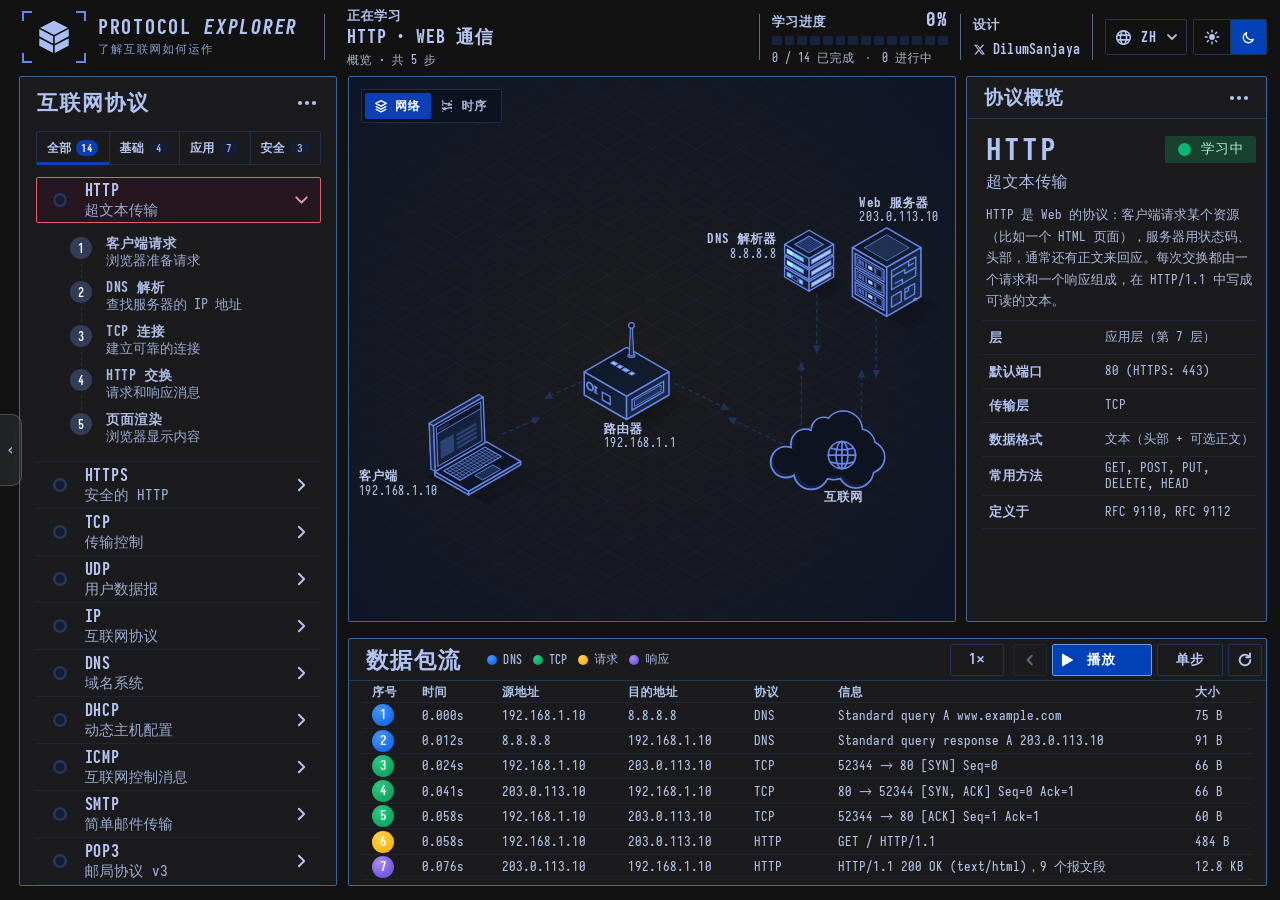
==== commit 707ec6cf: "更新笔记：16 篇 · 73 个文件 · 2026-11-04 16:49" ====
--- a/apps/protocol-explorer/index.html
+++ b/apps/protocol-explorer/index.html
@@ -12,7 +12,7 @@
     <meta name="author" content="Dilum Sanjaya" />
     <meta name="color-scheme" content="light dark" />
     <meta name="theme-color" content="#fdfdfe" media="(prefers-color-scheme: light)" />
-    <meta name="theme-color" content="#0b1020" media="(prefers-color-scheme: dark)" />
+    <meta name="theme-color" content="#121212" media="(prefers-color-scheme: dark)" />
     <link rel="canonical" href="https://protocol-explorer-alpha.vercel.app/" />
     <link rel="icon" href="./favicon.ico" sizes="16x16 32x32 48x48" />
     <link rel="icon" href="./favicon.svg" type="image/svg+xml" />
@@ -77,8 +77,10 @@
         document.documentElement.dataset.theme = 'light'
       }
     </script>
+    <script src="./pe-defaults.js"></script>
     <script type="module" crossorigin src="./assets/index-4NePqLyW.js"></script>
     <link rel="stylesheet" crossorigin href="./assets/index-D7FMEo1m.css">
+    <link rel="stylesheet" href="./assets/pe-overrides.css">
   </head>
   <body>
     <div id="app"></div>
@@ -136,7 +138,7 @@
         color: #00238a; background: #fdfdfe;
         opacity: 0; animation: pe-fallback 0.3s ease 1.6s forwards;
       }
-      html[data-theme="dark"] #app:empty::after { color: #9db0d8; background: #0b1020; }
+      html[data-theme="dark"] #app:empty::after { color: #9db0d8; background: #121212; }
       @keyframes pe-fallback { to { opacity: 1; } }
       @media (prefers-reduced-motion: reduce) {
         #app:empty::after { animation: none; opacity: 1; }
--- a/apps/protocol-explorer/assets/pe-overrides.css
+++ b/apps/protocol-explorer/assets/pe-overrides.css
@@ -0,0 +1,27 @@
+/* ============================================================================
+   Protocol Explorer — 博客站内整合覆盖（2026-11-04）
+   ----------------------------------------------------------------------------
+   1) 侧栏按中文文案收窄：455 → 344（中等档 372 → 318），把宽度让给动画窗；
+      其他语言文案更长，保留上游原始宽度，避免分组标签被挤爆。
+   2) 深色底色对齐博客「笔记库」：页面 #121212（取色自 assets/css/home.css
+      body.is-notes），面板 #1b1b1d（博客深色 --bg，仅比页面高一档，保留卡片层次）。
+   只做覆盖，不改上游构建产物；升级 Protocol Explorer 时复核本文件即可。
+   ========================================================================== */
+
+/* 1. 侧栏宽度 ------------------------------------------------------------- */
+.workspace {
+  grid-template-columns: var(--pe-sidebar-w, 455px) minmax(0, 1fr) 332px;
+}
+:root[data-layout="medium"] .workspace {
+  grid-template-columns: var(--pe-sidebar-w-md, 372px) minmax(0, 1fr) 300px;
+}
+html[lang|="zh"] {
+  --pe-sidebar-w: 344px;
+  --pe-sidebar-w-md: 318px;
+}
+
+/* 2. 深色背景 ------------------------------------------------------------- */
+html[data-theme="dark"] {
+  --bg: #121212;
+  --panel: #1b1b1d;
+}
